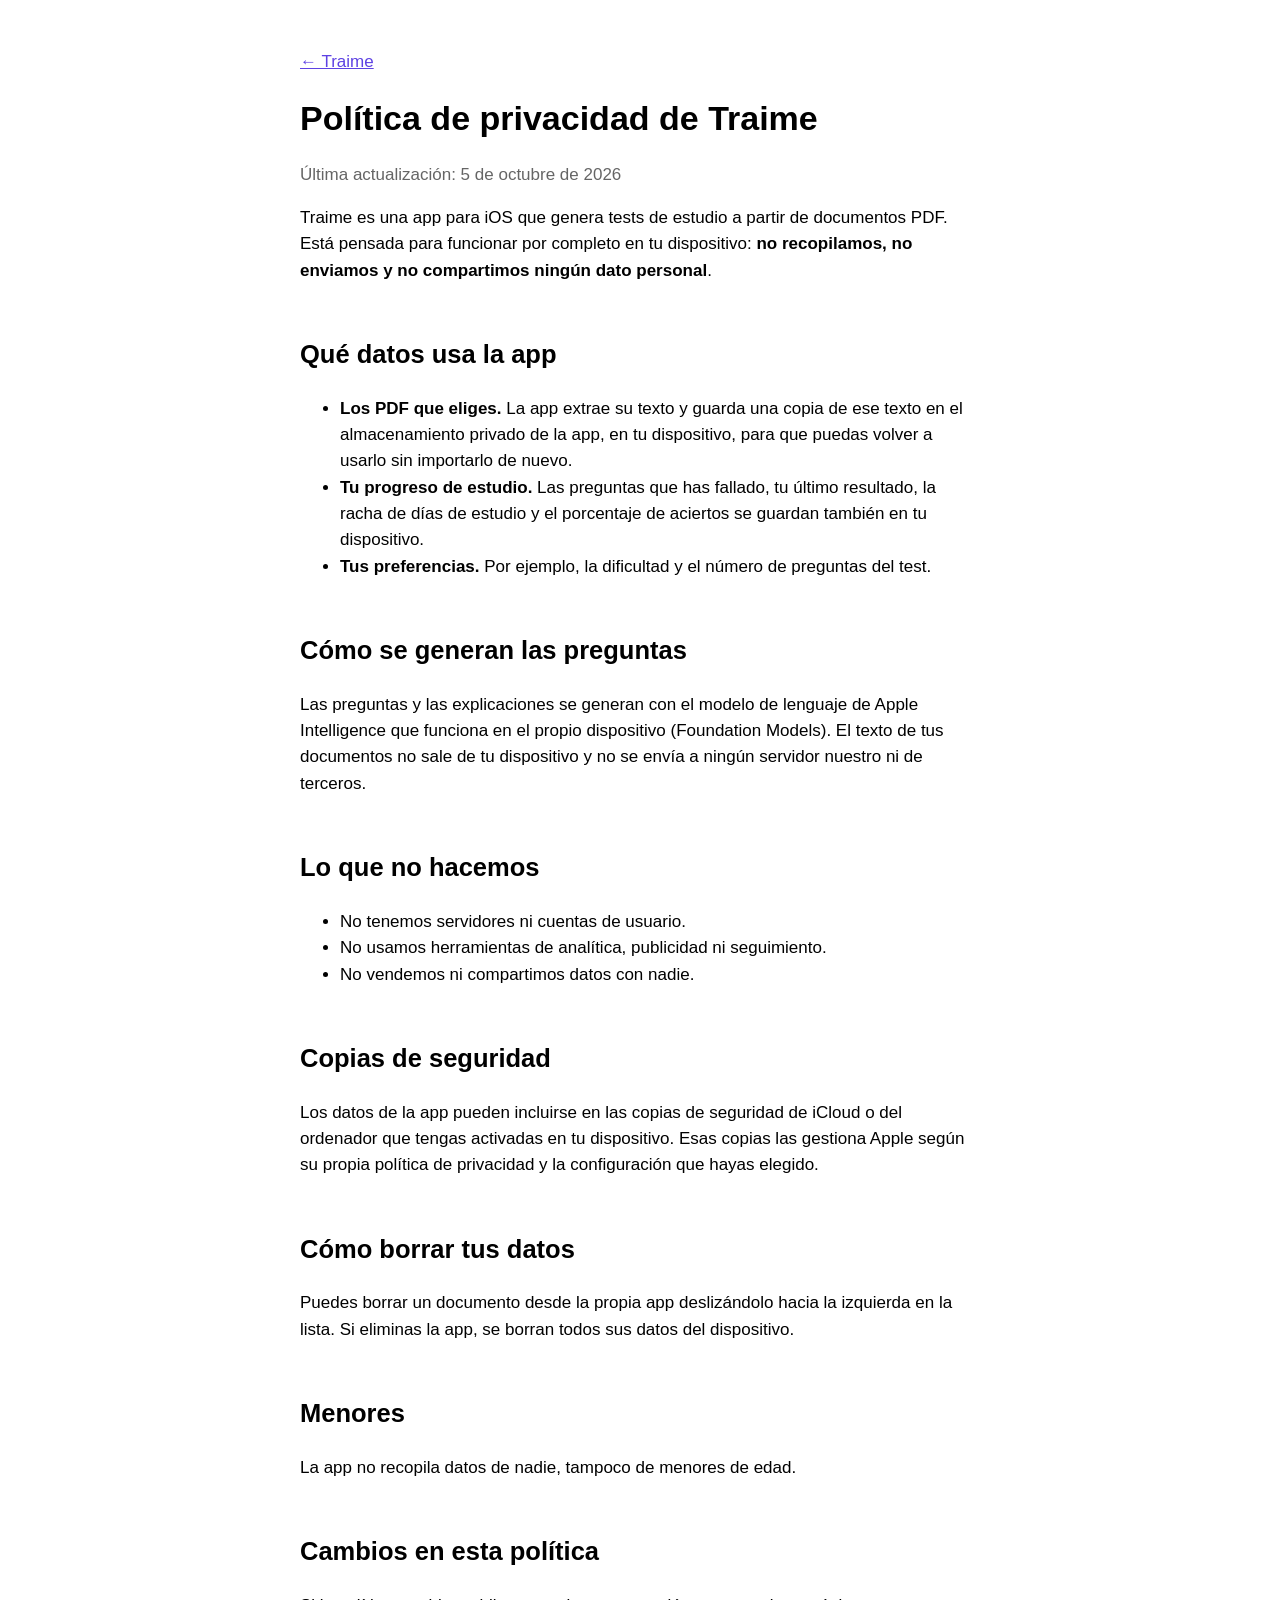
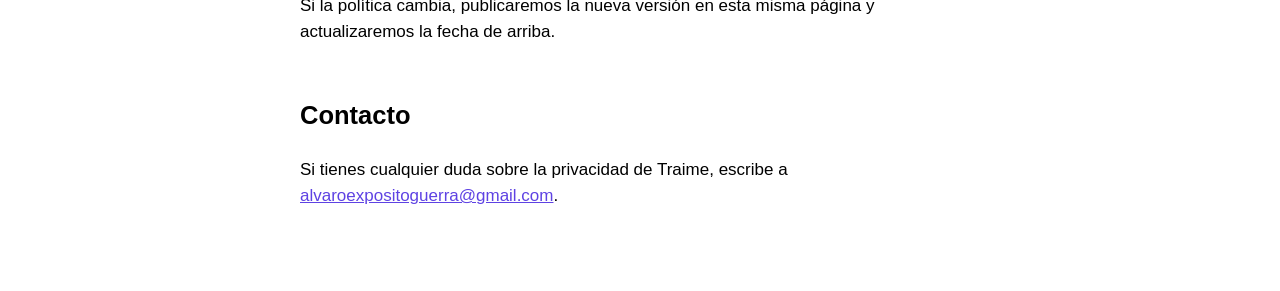
==== privacidad.html @ 0cd01560 "Política de privacidad y página de soporte de Traime Co-Authored-By: Claude Opus 5.5 <noreply@anthro" ====
<!DOCTYPE html>
<html lang="es">
<head>
    <meta charset="utf-8">
    <meta name="viewport" content="width=device-width, initial-scale=1">
    <title>Política de privacidad · Traime</title>
    <link rel="stylesheet" href="estilo.css">
</head>
<body>
<main>
    <p><a href="./">← Traime</a></p>
    <h1>Política de privacidad de Traime</h1>
    <p class="fecha">Última actualización: 5 de octubre de 2026</p>

    <p>Traime es una app para iOS que genera tests de estudio a partir de documentos PDF. Está pensada para
    funcionar por completo en tu dispositivo: <strong>no recopilamos, no enviamos y no compartimos ningún dato
    personal</strong>.</p>

    <h2>Qué datos usa la app</h2>
    <ul>
        <li><strong>Los PDF que eliges.</strong> La app extrae su texto y guarda una copia de ese texto en el
        almacenamiento privado de la app, en tu dispositivo, para que puedas volver a usarlo sin importarlo de
        nuevo.</li>
        <li><strong>Tu progreso de estudio.</strong> Las preguntas que has fallado, tu último resultado, la racha
        de días de estudio y el porcentaje de aciertos se guardan también en tu dispositivo.</li>
        <li><strong>Tus preferencias.</strong> Por ejemplo, la dificultad y el número de preguntas del test.</li>
    </ul>

    <h2>Cómo se generan las preguntas</h2>
    <p>Las preguntas y las explicaciones se generan con el modelo de lenguaje de Apple Intelligence que funciona
    en el propio dispositivo (Foundation Models). El texto de tus documentos no sale de tu dispositivo y no se
    envía a ningún servidor nuestro ni de terceros.</p>

    <h2>Lo que no hacemos</h2>
    <ul>
        <li>No tenemos servidores ni cuentas de usuario.</li>
        <li>No usamos herramientas de analítica, publicidad ni seguimiento.</li>
        <li>No vendemos ni compartimos datos con nadie.</li>
    </ul>

    <h2>Copias de seguridad</h2>
    <p>Los datos de la app pueden incluirse en las copias de seguridad de iCloud o del ordenador que tengas
    activadas en tu dispositivo. Esas copias las gestiona Apple según su propia política de privacidad y la
    configuración que hayas elegido.</p>

    <h2>Cómo borrar tus datos</h2>
    <p>Puedes borrar un documento desde la propia app deslizándolo hacia la izquierda en la lista. Si eliminas
    la app, se borran todos sus datos del dispositivo.</p>

    <h2>Menores</h2>
    <p>La app no recopila datos de nadie, tampoco de menores de edad.</p>

    <h2>Cambios en esta política</h2>
    <p>Si la política cambia, publicaremos la nueva versión en esta misma página y actualizaremos la fecha de
    arriba.</p>

    <h2>Contacto</h2>
    <p>Si tienes cualquier duda sobre la privacidad de Traime, escribe a
    <a href="mailto:alvaroexpositoguerra@gmail.com">alvaroexpositoguerra@gmail.com</a>.</p>
</main>
</body>
</html>
---- estilo.css ----
:root {
    color-scheme: light dark;
    --acento: #5E42E3;
}

body {
    margin: 0;
    font: 17px/1.55 -apple-system, BlinkMacSystemFont, "Helvetica Neue", sans-serif;
}

main {
    max-width: 680px;
    margin: 0 auto;
    padding: 32px 20px 64px;
}

a {
    color: var(--acento);
}

h1 {
    line-height: 1.2;
}

h2 {
    margin-top: 2em;
}

.fecha {
    opacity: 0.6;
}

@media (prefers-color-scheme: dark) {
    :root {
        --acento: #9C8BF5;
    }
}
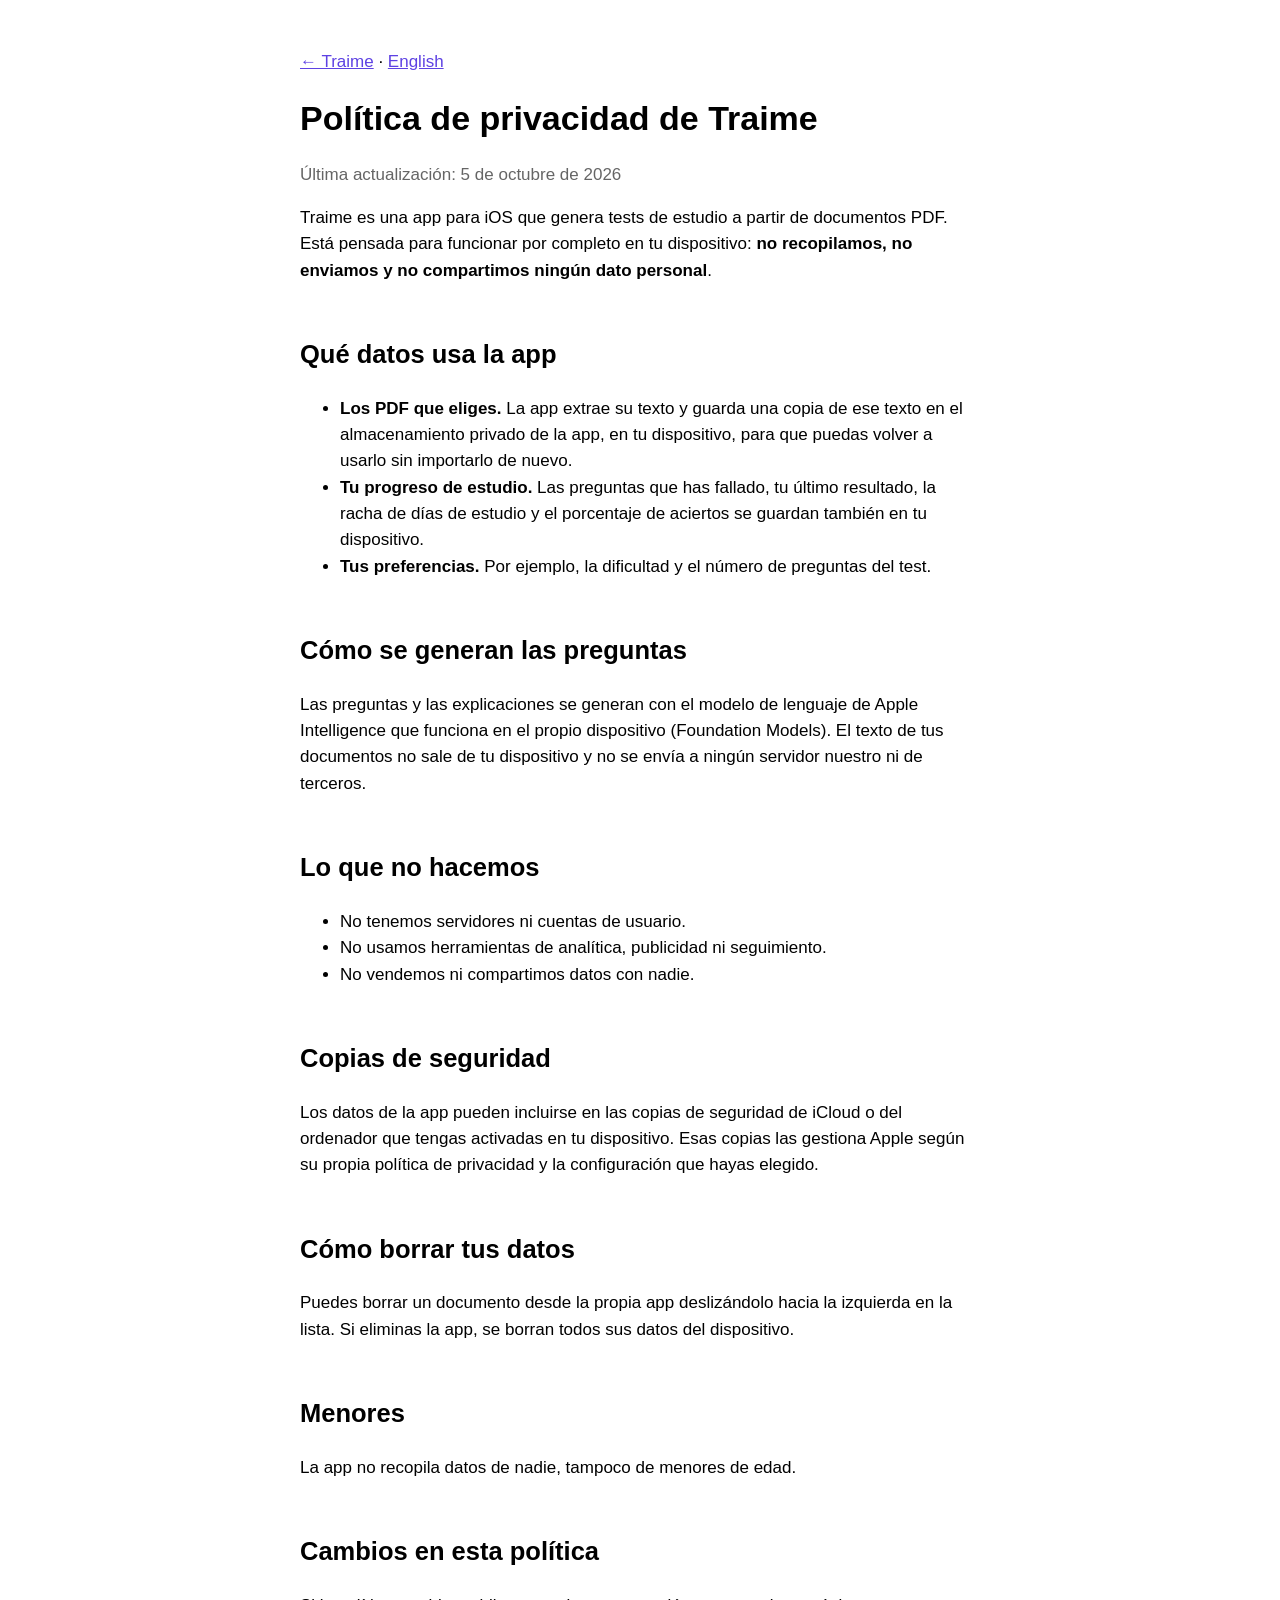
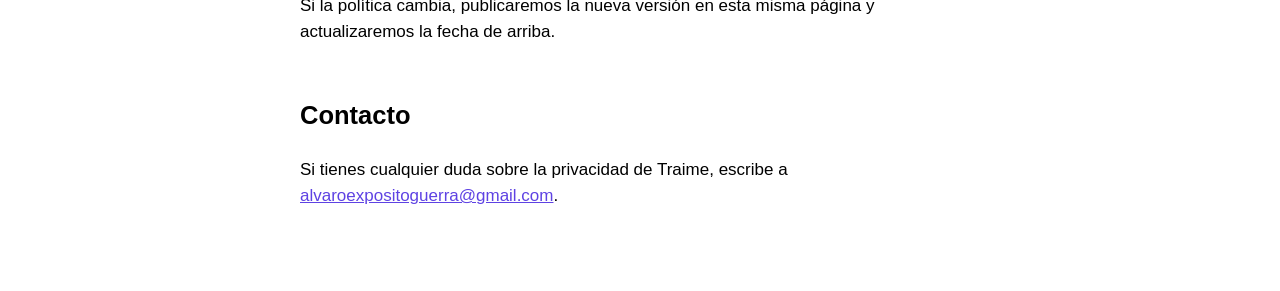
==== commit b245117f: "Versión en inglés de la política de privacidad y del soporte Co-Authored-By: Claude Opus 5.5 <norepl" ====
--- a/privacidad.html
+++ b/privacidad.html
@@ -8,7 +8,7 @@
 </head>
 <body>
 <main>
-    <p><a href="./">← Traime</a></p>
+    <p><a href="./">← Traime</a> · <a href="privacy.html" hreflang="en">English</a></p>
     <h1>Política de privacidad de Traime</h1>
     <p class="fecha">Última actualización: 5 de octubre de 2026</p>
 
